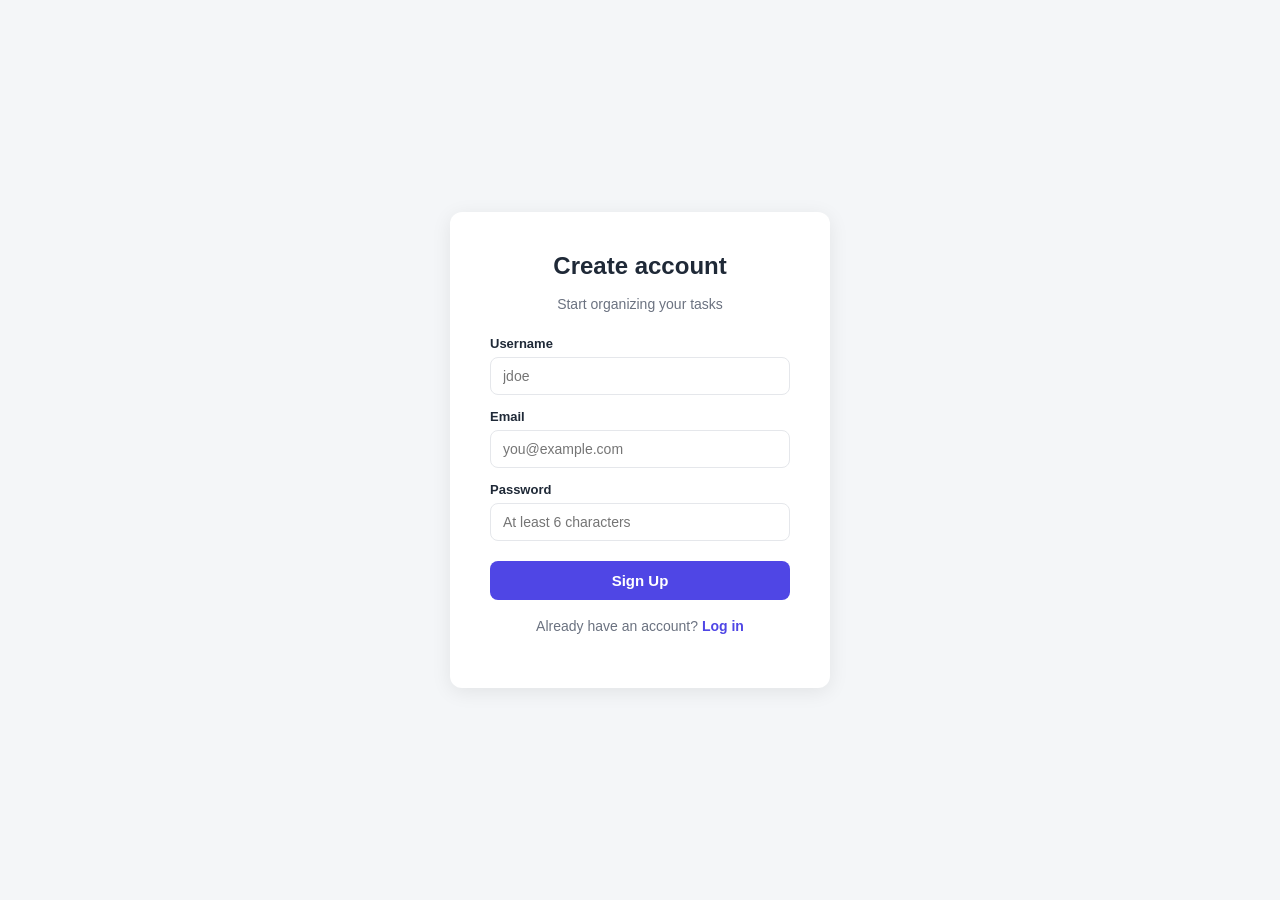
==== frontend/register.html @ 3b722f2f "Initial To-Do app" ====
<!DOCTYPE html>
<html lang="en">
<head>
<meta charset="UTF-8">
<meta name="viewport" content="width=device-width, initial-scale=1.0">
<title>Sign Up - To-Do App</title>
<link rel="stylesheet" href="css/style.css">
</head>
<body>
  <div class="auth-wrapper">
    <div class="auth-card">
      <h1>Create account</h1>
      <p class="subtitle">Start organizing your tasks</p>

      <form id="register-form">
        <label for="username">Username</label>
        <input type="text" id="username" required minlength="3" placeholder="jdoe">

        <label for="email">Email</label>
        <input type="email" id="email" required placeholder="you@example.com">

        <label for="password">Password</label>
        <input type="password" id="password" required minlength="6" placeholder="At least 6 characters">

        <button type="submit" class="btn-primary">Sign Up</button>
        <div class="error-box" id="error-box"></div>
      </form>

      <p class="switch-link">Already have an account? <a href="login.html">Log in</a></p>
    </div>
  </div>

  <script src="js/api.js"></script>
  <script>
    const form = document.getElementById("register-form");
    const errorBox = document.getElementById("error-box");

    form.addEventListener("submit", async (e) => {
      e.preventDefault();
      errorBox.style.display = "none";

      const username = document.getElementById("username").value.trim();
      const email = document.getElementById("email").value.trim();
      const password = document.getElementById("password").value;

      try {
        await api.register(username, email, password);
        window.location.href = "index.html";
      } catch (err) {
        errorBox.textContent = err.message;
        errorBox.style.display = "block";
      }
    });

    // If already logged in, skip straight to the dashboard
    api.me().then((res) => { if (res.authenticated) window.location.href = "index.html"; });
  </script>
</body>
</html>
---- frontend/css/style.css ----
:root {
  --bg: #f4f6f8;
  --card: #ffffff;
  --primary: #4f46e5;
  --primary-dark: #4338ca;
  --text: #1f2937;
  --muted: #6b7280;
  --border: #e5e7eb;
  --danger: #dc2626;
  --success: #16a34a;
  --low: #10b981;
  --medium: #f59e0b;
  --high: #ef4444;
}

* { box-sizing: border-box; }

body {
  margin: 0;
  font-family: "Segoe UI", Roboto, Helvetica, Arial, sans-serif;
  background: var(--bg);
  color: var(--text);
}

/* ---------- Auth pages ---------- */
.auth-wrapper {
  min-height: 100vh;
  display: flex;
  align-items: center;
  justify-content: center;
  padding: 20px;
}

.auth-card {
  background: var(--card);
  padding: 40px;
  border-radius: 12px;
  box-shadow: 0 4px 20px rgba(0, 0, 0, 0.08);
  width: 100%;
  max-width: 380px;
}

.auth-card h1 {
  margin-top: 0;
  font-size: 24px;
  text-align: center;
}

.auth-card .subtitle {
  text-align: center;
  color: var(--muted);
  margin-bottom: 24px;
  font-size: 14px;
}

label {
  display: block;
  font-size: 13px;
  font-weight: 600;
  margin-bottom: 6px;
  margin-top: 14px;
}

input, select, textarea {
  width: 100%;
  padding: 10px 12px;
  border: 1px solid var(--border);
  border-radius: 8px;
  font-size: 14px;
  outline: none;
  font-family: inherit;
}

input:focus, select:focus, textarea:focus {
  border-color: var(--primary);
}

button {
  cursor: pointer;
  font-family: inherit;
}

.btn-primary {
  width: 100%;
  background: var(--primary);
  color: white;
  border: none;
  padding: 11px;
  border-radius: 8px;
  font-size: 15px;
  font-weight: 600;
  margin-top: 20px;
}

.btn-primary:hover { background: var(--primary-dark); }

.error-box {
  background: #fee2e2;
  color: var(--danger);
  padding: 10px 12px;
  border-radius: 8px;
  font-size: 13px;
  margin-top: 14px;
  display: none;
}

.switch-link {
  text-align: center;
  margin-top: 18px;
  font-size: 14px;
  color: var(--muted);
}

.switch-link a { color: var(--primary); text-decoration: none; font-weight: 600; }

/* ---------- Dashboard ---------- */
.topbar {
  background: var(--card);
  border-bottom: 1px solid var(--border);
  padding: 14px 24px;
  display: flex;
  align-items: center;
  justify-content: space-between;
}

.topbar h1 { font-size: 18px; margin: 0; }

.topbar .user-info {
  display: flex;
  align-items: center;
  gap: 14px;
  font-size: 14px;
  color: var(--muted);
}

.btn-logout {
  background: none;
  border: 1px solid var(--border);
  padding: 7px 14px;
  border-radius: 8px;
  font-size: 13px;
  color: var(--text);
}
.btn-logout:hover { background: #f3f4f6; }

.container {
  max-width: 800px;
  margin: 30px auto;
  padding: 0 20px;
}

.new-task-card, .task-card {
  background: var(--card);
  border-radius: 12px;
  box-shadow: 0 1px 3px rgba(0,0,0,0.06);
  padding: 20px;
  margin-bottom: 16px;
}

.new-task-card h2 { margin-top: 0; font-size: 16px; }

.form-row { display: flex; gap: 12px; }
.form-row > div { flex: 1; }

.filters {
  display: flex;
  gap: 10px;
  margin-bottom: 16px;
  flex-wrap: wrap;
}

.filters select {
  width: auto;
}

.task-list { list-style: none; padding: 0; margin: 0; }

.task-card {
  display: flex;
  align-items: flex-start;
  gap: 14px;
}

.task-card.completed { opacity: 0.6; }
.task-card.completed .task-title { text-decoration: line-through; }

.task-checkbox {
  margin-top: 4px;
  width: 20px;
  height: 20px;
  cursor: pointer;
  flex-shrink: 0;
}

.task-body { flex: 1; }

.task-title {
  font-weight: 600;
  font-size: 16px;
  margin: 0 0 4px 0;
}

.task-desc {
  color: var(--muted);
  font-size: 14px;
  margin: 0 0 8px 0;
  white-space: pre-wrap;
}

.task-meta {
  display: flex;
  gap: 10px;
  align-items: center;
  flex-wrap: wrap;
}

.badge {
  font-size: 12px;
  font-weight: 600;
  padding: 3px 10px;
  border-radius: 999px;
  color: white;
}

.badge.low { background: var(--low); }
.badge.medium { background: var(--medium); }
.badge.high { background: var(--high); }

.due-date {
  font-size: 12px;
  color: var(--muted);
}

.due-date.overdue { color: var(--danger); font-weight: 600; }

.task-actions {
  display: flex;
  gap: 8px;
  flex-shrink: 0;
}

.icon-btn {
  background: none;
  border: 1px solid var(--border);
  border-radius: 8px;
  padding: 6px 10px;
  font-size: 13px;
}
.icon-btn:hover { background: #f3f4f6; }
.icon-btn.delete:hover { background: #fee2e2; border-color: var(--danger); color: var(--danger); }

.empty-state {
  text-align: center;
  color: var(--muted);
  padding: 40px 20px;
}

/* Edit modal */
.modal-overlay {
  display: none;
  position: fixed;
  inset: 0;
  background: rgba(0,0,0,0.4);
  align-items: center;
  justify-content: center;
  padding: 20px;
  z-index: 10;
}

.modal-overlay.open { display: flex; }

.modal-card {
  background: var(--card);
  border-radius: 12px;
  padding: 24px;
  width: 100%;
  max-width: 420px;
}

.modal-card h2 { margin-top: 0; font-size: 18px; }

.modal-actions {
  display: flex;
  gap: 10px;
  margin-top: 20px;
}

.modal-actions button { flex: 1; padding: 10px; border-radius: 8px; font-size: 14px; }

.btn-cancel {
  background: #f3f4f6;
  border: 1px solid var(--border);
}

.btn-save {
  background: var(--primary);
  color: white;
  border: none;
  font-weight: 600;
}
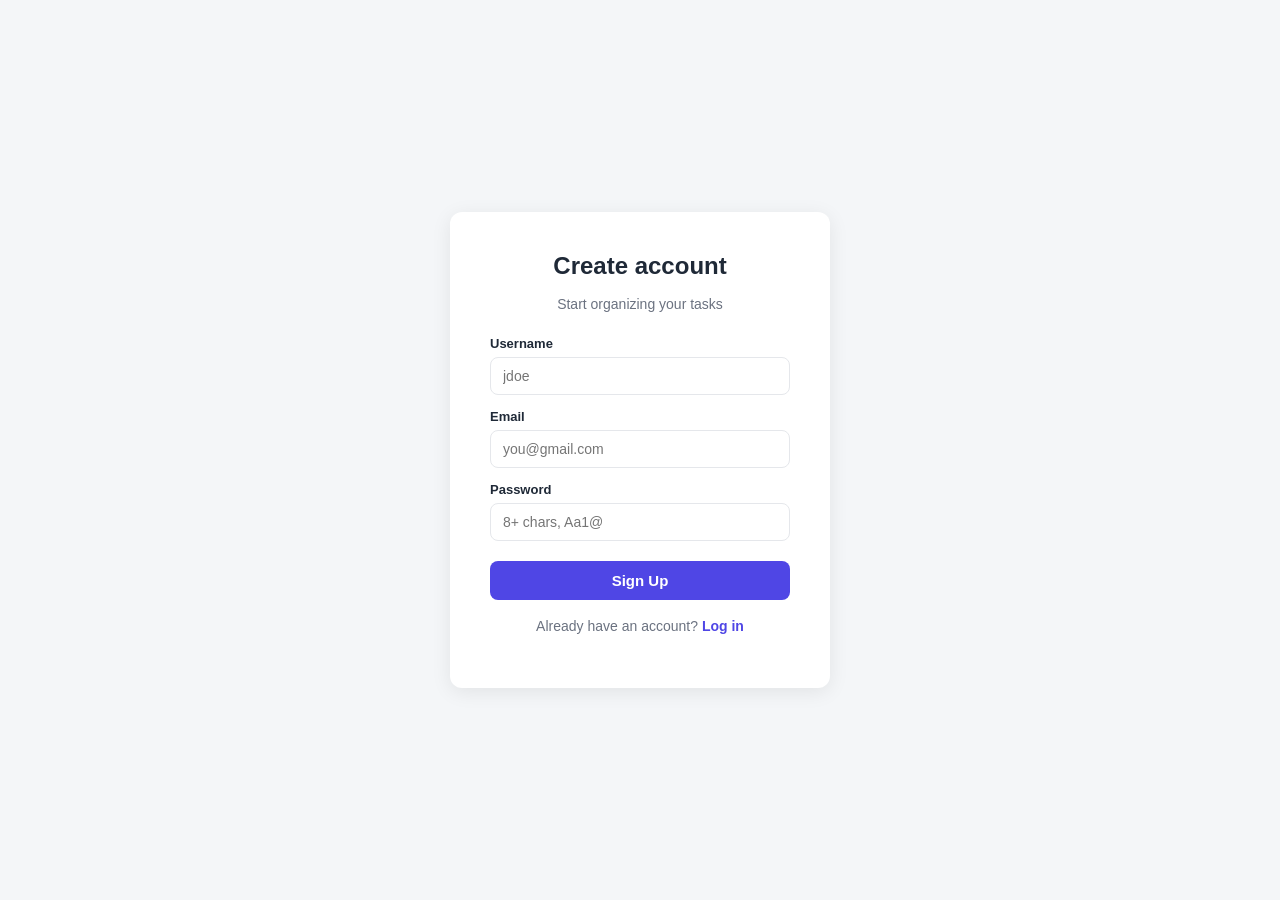
==== commit 1cfc4d60: "Update registration validation" ====
--- a/frontend/register.html
+++ b/frontend/register.html
@@ -17,10 +17,10 @@
         <input type="text" id="username" required minlength="3" placeholder="jdoe">
 
         <label for="email">Email</label>
-        <input type="email" id="email" required placeholder="you@example.com">
+        <input type="email" id="email" required pattern="[a-zA-Z0-9._%+-]+@gmail\.com" placeholder="you@gmail.com">
 
         <label for="password">Password</label>
-        <input type="password" id="password" required minlength="6" placeholder="At least 6 characters">
+        <input type="password" id="password" required minlength="8" pattern="(?=.*[a-z])(?=.*[A-Z])(?=.*[0-9])(?=.*[^A-Za-z0-9]).{8,}" placeholder="8+ chars, Aa1@">
 
         <button type="submit" class="btn-primary">Sign Up</button>
         <div class="error-box" id="error-box"></div>
@@ -36,21 +36,37 @@
     const errorBox = document.getElementById("error-box");
 
     form.addEventListener("submit", async (e) => {
-      e.preventDefault();
-      errorBox.style.display = "none";
+  e.preventDefault();
+  errorBox.style.display = "none";
 
-      const username = document.getElementById("username").value.trim();
-      const email = document.getElementById("email").value.trim();
-      const password = document.getElementById("password").value;
+  const username = document.getElementById("username").value.trim();
+  const email = document.getElementById("email").value.trim();
+  const password = document.getElementById("password").value;
 
-      try {
-        await api.register(username, email, password);
-        window.location.href = "index.html";
-      } catch (err) {
-        errorBox.textContent = err.message;
-        errorBox.style.display = "block";
-      }
-    });
+  const emailPattern = /^[a-zA-Z0-9._%+-]+@gmail\.com$/;
+  const passwordPattern = /^(?=.*[a-z])(?=.*[A-Z])(?=.*[0-9])(?=.*[^A-Za-z0-9]).{8,}$/;
+
+  if (!emailPattern.test(email)) {
+    errorBox.textContent = "Email must end with @gmail.com";
+    errorBox.style.display = "block";
+    return;
+  }
+
+  if (!passwordPattern.test(password)) {
+    errorBox.textContent =
+      "Password must be at least 8 characters and contain uppercase, lowercase, number, and special character.";
+    errorBox.style.display = "block";
+    return;
+  }
+
+  try {
+    await api.register(username, email, password);
+    window.location.href = "index.html";
+  } catch (err) {
+    errorBox.textContent = err.message;
+    errorBox.style.display = "block";
+  }
+});
 
     // If already logged in, skip straight to the dashboard
     api.me().then((res) => { if (res.authenticated) window.location.href = "index.html"; });
